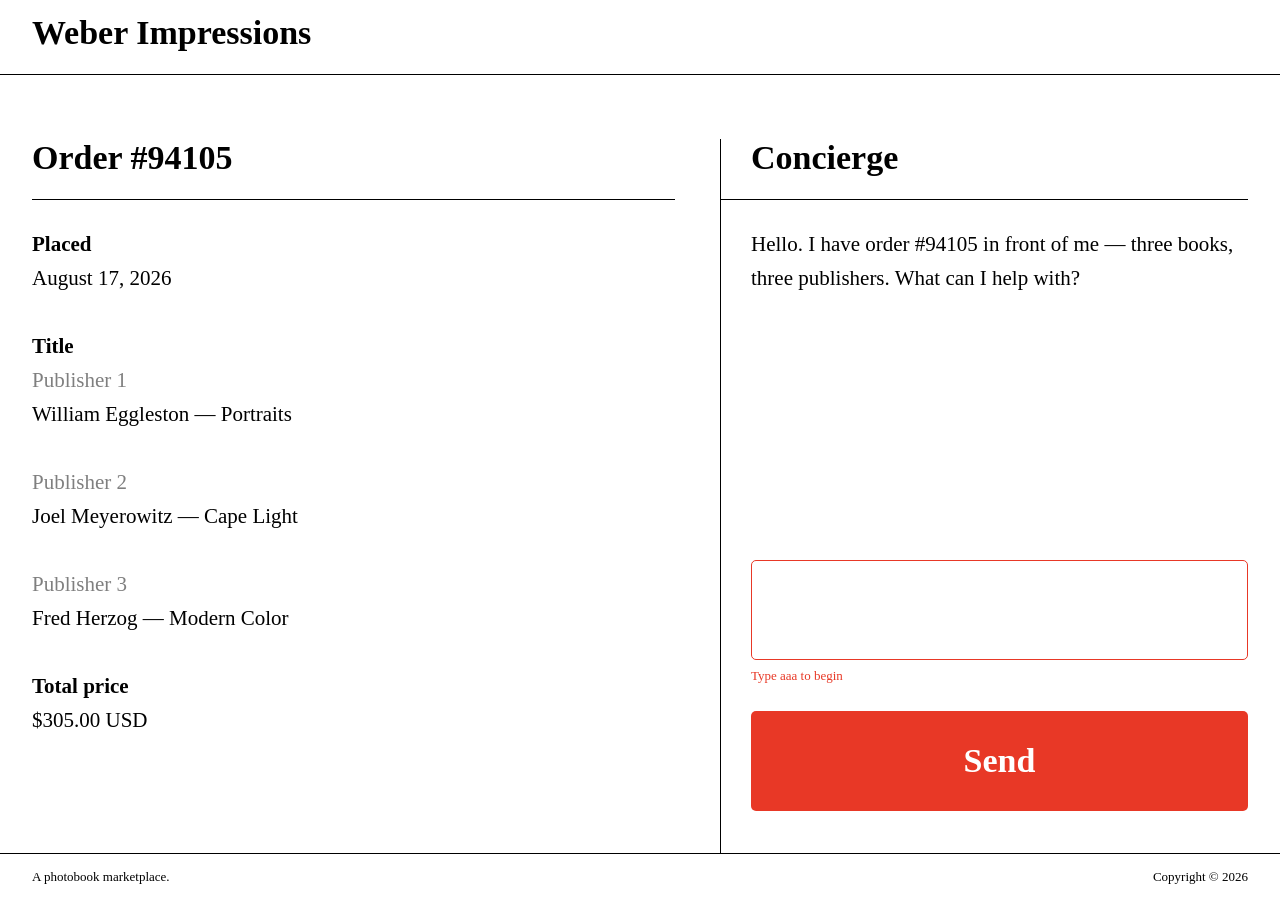
==== static/order.html @ b310dd31 "Three screens from the Figma comps, Concierge in the browser Semantic HTML, CSS custom properties fo" ====
<!doctype html>
<html lang="en">
<head>
  <meta charset="utf-8">
  <title>Order #94105 — Weber Impressions</title>
  <link rel="stylesheet" href="style.css">
</head>
<body>
  <header class="site-header">
    <div class="contained">
      <h1><a href="index.html">Weber Impressions</a></h1>
      <a class="menu" href="signin.html" aria-label="Sign in"><img src="menu.svg" alt=""></a>
    </div>
  </header>

  <main class="contained order-page">
    <section class="order">
      <h2>Order #94105</h2>
      <dl>
        <dt>Placed</dt>
        <dd>August 17, 2026</dd>

        <dt>Title</dt>
        <dd class="publisher">Publisher 1</dd>
        <dd>William Eggleston — Portraits</dd>
        <dd class="publisher">Publisher 2</dd>
        <dd>Joel Meyerowitz — Cape Light</dd>
        <dd class="publisher">Publisher 3</dd>
        <dd>Fred Herzog — Modern Color</dd>

        <dt>Total price</dt>
        <dd>$305.00 USD</dd>
      </dl>
    </section>

    <section class="concierge">
      <h2>Concierge</h2>
      <div class="conversation" id="conversation">
        <!-- Static. No call on page load: a greeting isn't a reasoning task. -->
        <div class="turn assistant">Hello. I have order #94105 in front of me — three books, three publishers. What can I help with?</div>
      </div>
      <form class="composer" id="composer">
        <textarea id="input" aria-label="Message Concierge"></textarea>
        <div class="hint" id="hint"></div>
        <button class="button" type="submit" id="send">Send</button>
      </form>
    </section>
  </main>

  <footer class="site-footer">
    <div class="contained">
      <span>A photobook marketplace.</span>
      <span>Copyright © 2026</span>
    </div>
  </footer>

  <script src="concierge.js"></script>
</body>
</html>
---- static/style.css ----
/* Weber Impressions. Black and white; the covers carry the colour. Red marks where to click.
   Values from the Figma comps (1440 × 900, desktop only). */

@font-face {
  font-family: "Spectral";
  src: url("fonts/Spectral-Regular.ttf") format("truetype");
  font-weight: 400;
}
@font-face {
  font-family: "Spectral";
  src: url("fonts/Spectral-Bold.ttf") format("truetype");
  font-weight: 700;
}

:root {
  --black: #000;
  --white: #fff;
  --red: #e83826;
  --muted: rgba(0, 0, 0, 0.5);
  --rule: 1px solid var(--black);

  --text-title: 34px;   /* page and section titles, bold */
  --text-body: 21px;    /* order detail, conversation */
  --text-small: 13px;   /* footer */
  --leading-body: 34px;

  --gutter: 32px;       /* page margin in the comp */
  --gap: 10px;          /* between covers */
  --max: 1440px;
  --header-h: 75px;
  --footer-top: 850px;
  --shadow: 0 2px 2px rgba(0, 0, 0, 0.25);
}

* { box-sizing: border-box; margin: 0; padding: 0; }

html, body { height: 100%; }

body {
  font-family: "Spectral", Georgia, serif;
  font-size: var(--text-body);
  line-height: var(--leading-body);
  color: var(--black);
  background: var(--white);
  display: flex;
  flex-direction: column;
  min-height: 900px;
}

h1, h2, strong { font-weight: 700; }

/* Rules run full bleed; content is contained. */
.contained {
  width: 100%;
  max-width: var(--max);
  margin: 0 auto;
  padding: 0 var(--gutter);
}

.site-header {
  border-bottom: var(--rule);
  height: var(--header-h);
}
.site-header .contained {
  display: flex;
  align-items: flex-start;
  justify-content: space-between;
  padding-top: 14px;
}
.site-header h1 { font-size: var(--text-title); line-height: normal; }
.site-header h1 a { color: inherit; text-decoration: none; }
.menu {
  display: block;
  width: 25px;
  height: 14px;
  margin-top: 19px; /* icon sits at y=33 in the comp */
}
.menu img { display: block; width: 25px; height: 16px; }

main { flex: 1; }

.site-footer {
  border-top: var(--rule);
  font-size: var(--text-small);
  line-height: normal;
}
.site-footer .contained {
  display: flex;
  justify-content: space-between;
  padding-top: 15px;
  padding-bottom: 15px;
}

/* Home — the grid. Two rows, fixed cover heights, widths as designed. */
.covers { padding-top: 77px; padding-bottom: 72px; }
.covers .row { display: flex; gap: var(--gap); }
.covers .row + .row { margin-top: 25px; }
.covers figure { box-shadow: var(--shadow); overflow: hidden; }
.covers .row-1 figure { height: 352px; }
.covers .row-2 figure { height: 216px; }
.covers img { display: block; width: 100%; height: 100%; object-fit: cover; }
.w-443 { width: 443px; } .w-364 { width: 364px; } .w-288 { width: 288px; } .w-249 { width: 249px; }
.w-237 { width: 237px; } .w-263 { width: 263px; } .w-181 { width: 181px; } .w-216 { width: 216px; } .w-212 { width: 212px; }

/* Sign in. Credentials pre-filled; submit navigates. */
.signin {
  width: 450px;
  margin: 225px auto 0;
}
.signin fieldset {
  border: var(--rule);
  border-color: var(--black);
}
.signin input {
  display: block;
  width: 100%;
  height: 100px;
  border: 0;
  font: inherit;
  text-align: center;
  background: transparent;
  color: var(--black);
}
.signin input + input { border-top: var(--rule); }
.signin input:focus { outline: none; }

.button {
  display: block;
  width: 100%;
  height: 100px;
  margin-top: 25px;
  border: 0;
  border-radius: 5px;
  background: var(--red);
  color: var(--white);
  font: inherit;
  font-weight: 700;
  font-size: var(--text-title);
  cursor: pointer;
}

/* Order | Concierge. Two columns, a vertical rule between them. */
.order-page { display: flex; padding-top: 64px; }
.order, .concierge { display: flex; flex-direction: column; }
.order { width: 688px; padding-right: 45px; }
.concierge { flex: 1; padding-left: 30px; border-left: var(--rule); }
.order h2, .concierge h2 {
  font-size: var(--text-title);
  line-height: normal;
  height: 61px;
}
.order-page h2 { border-bottom: var(--rule); }
.concierge h2 { margin-left: -30px; padding-left: 30px; }

.order dl { padding-top: 27px; }
.order dt { font-weight: 700; }
.order dd + dt { margin-top: 34px; }
.order .publisher { color: var(--muted); }
.order .publisher + dd { margin-bottom: 34px; }

.conversation {
  padding-top: 27px;
  flex: 1;
  overflow-y: auto;
  min-height: 340px;
  max-height: 340px;
}
.conversation .turn + .turn { margin-top: 34px; }
.conversation .you { color: var(--muted); }
.conversation .event { color: var(--muted); font-size: var(--text-small); line-height: 20px; }
.conversation .handoff {
  margin-top: 12px;
  font-family: ui-monospace, Menlo, monospace;
  font-size: var(--text-small);
  line-height: 18px;
  white-space: pre-wrap;
  border-left: 2px solid var(--muted);
  padding-left: 12px;
}

.composer { padding-top: 20px; }
.composer textarea {
  display: block;
  width: 100%;
  height: 100px;
  padding: 12px 16px;
  border: 1px solid var(--red);
  border-radius: 5px;
  font: inherit;
  resize: none;
}
.composer textarea:focus { outline: none; }
.composer .button { margin-top: 25px; }
.hint {
  color: var(--red);
  font-size: var(--text-small);
  line-height: 20px;
  margin-top: 6px;
  min-height: 20px;
}
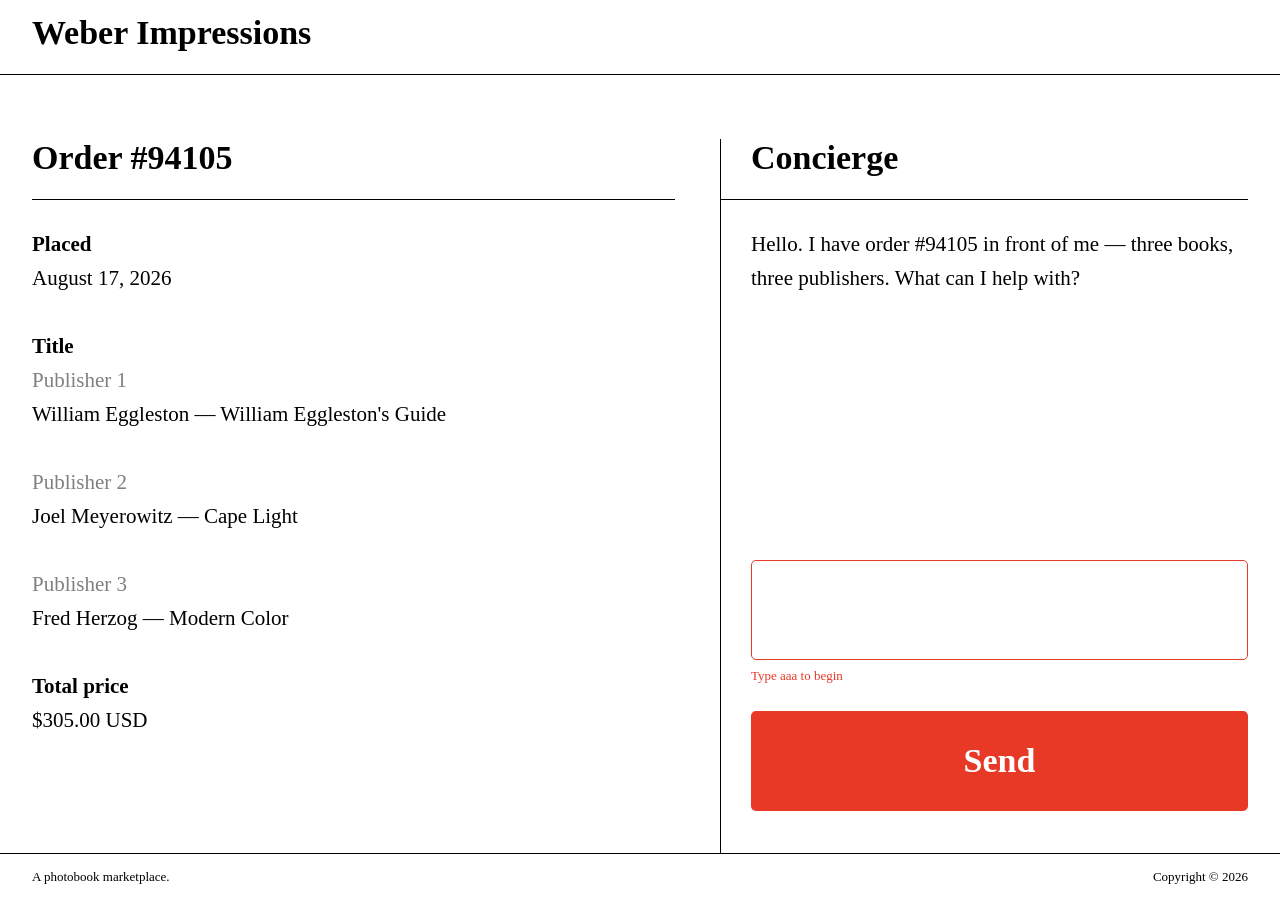
==== commit ec3cc1af: "Publisher 1 line is William Eggleston's Guide, not Portraits The comp was right about the order cont" ====
--- a/static/order.html
+++ b/static/order.html
@@ -22,7 +22,7 @@
 
         <dt>Title</dt>
         <dd class="publisher">Publisher 1</dd>
-        <dd>William Eggleston — Portraits</dd>
+        <dd>William Eggleston — William Eggleston's Guide</dd>
         <dd class="publisher">Publisher 2</dd>
         <dd>Joel Meyerowitz — Cape Light</dd>
         <dd class="publisher">Publisher 3</dd>
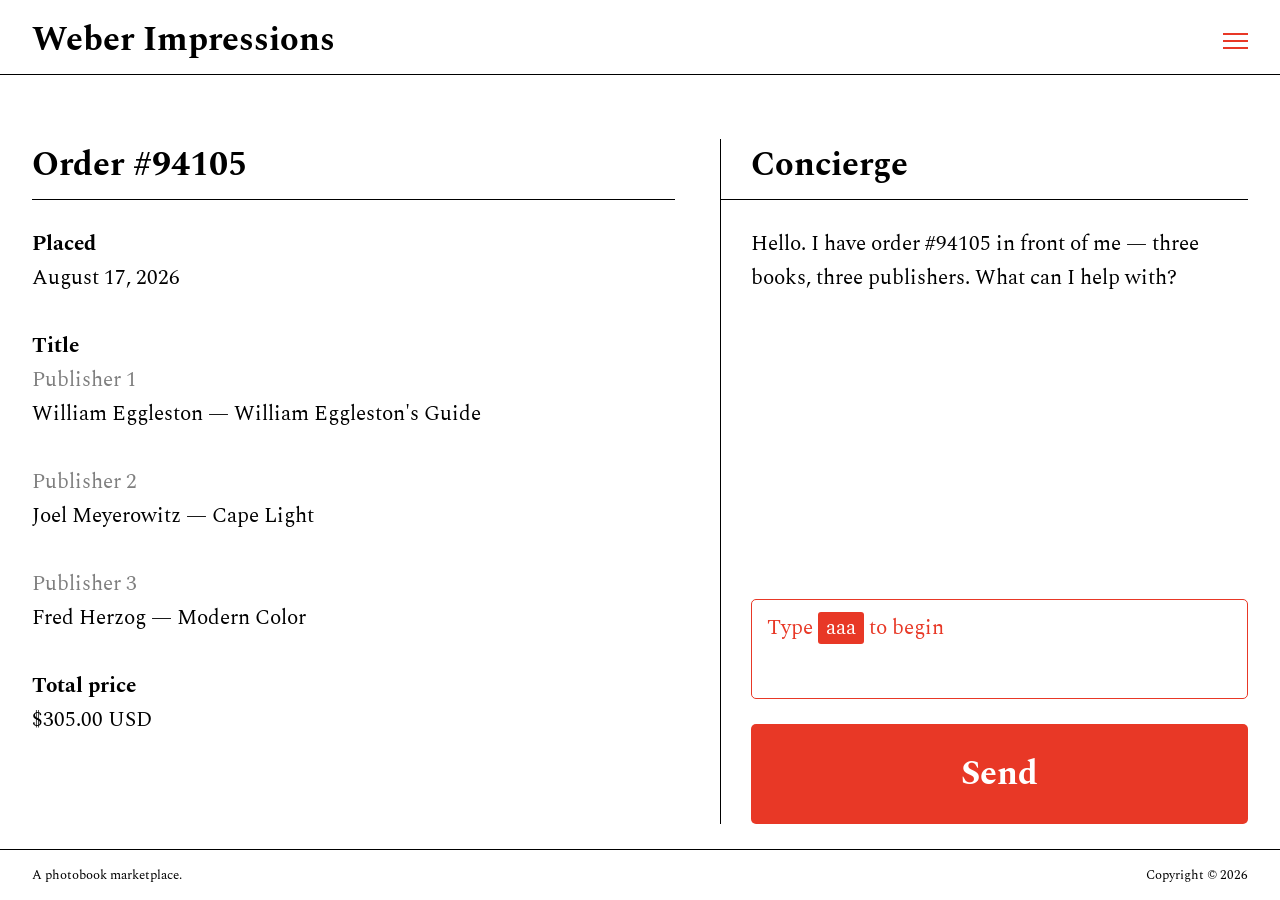
==== commit 9f78f6be: "Design: menu icon, viewport-height layout, journey hint inside the chat box The comp is 900 tall; a " ====
--- a/static/order.html
+++ b/static/order.html
@@ -40,8 +40,10 @@
         <div class="turn assistant">Hello. I have order #94105 in front of me — three books, three publishers. What can I help with?</div>
       </div>
       <form class="composer" id="composer">
-        <textarea id="input" aria-label="Message Concierge"></textarea>
-        <div class="hint" id="hint"></div>
+        <div class="box">
+          <textarea id="input" aria-label="Message Concierge"></textarea>
+          <div class="hint" id="hint" aria-hidden="true"></div>
+        </div>
         <button class="button" type="submit" id="send">Send</button>
       </form>
     </section>
--- a/static/style.css
+++ b/static/style.css
@@ -1,5 +1,6 @@
 /* Weber Impressions. Black and white; the covers carry the colour. Red marks where to click.
-   Values from the Figma comps (1440 × 900, desktop only). */
+   Values from the Figma comps (1440 wide, desktop only). Height follows the viewport: the
+   comp is 900 tall, a 14" MacBook browser is nearer 850, so nothing is pinned to 900. */
 
 @font-face {
   font-family: "Spectral";
@@ -28,7 +29,6 @@
   --gap: 10px;          /* between covers */
   --max: 1440px;
   --header-h: 75px;
-  --footer-top: 850px;
   --shadow: 0 2px 2px rgba(0, 0, 0, 0.25);
 }
 
@@ -44,7 +44,7 @@
   background: var(--white);
   display: flex;
   flex-direction: column;
-  min-height: 900px;
+  min-height: 100vh;
 }
 
 h1, h2, strong { font-weight: 700; }
@@ -77,7 +77,7 @@
 }
 .menu img { display: block; width: 25px; height: 16px; }
 
-main { flex: 1; }
+main { flex: 1; display: flex; flex-direction: column; }
 
 .site-footer {
   border-top: var(--rule);
@@ -140,7 +140,7 @@
 }
 
 /* Order | Concierge. Two columns, a vertical rule between them. */
-.order-page { display: flex; padding-top: 64px; }
+.order-page { display: flex; flex-direction: row; padding-top: 64px; padding-bottom: 25px; flex: 1; min-height: 0; }
 .order, .concierge { display: flex; flex-direction: column; }
 .order { width: 688px; padding-right: 45px; }
 .concierge { flex: 1; padding-left: 30px; border-left: var(--rule); }
@@ -161,9 +161,8 @@
 .conversation {
   padding-top: 27px;
   flex: 1;
+  min-height: 200px;
   overflow-y: auto;
-  min-height: 340px;
-  max-height: 340px;
 }
 .conversation .turn + .turn { margin-top: 34px; }
 .conversation .you { color: var(--muted); }
@@ -179,6 +178,7 @@
 }
 
 .composer { padding-top: 20px; }
+.composer .box { position: relative; }
 .composer textarea {
   display: block;
   width: 100%;
@@ -192,9 +192,17 @@
 .composer textarea:focus { outline: none; }
 .composer .button { margin-top: 25px; }
 .hint {
+  position: absolute;
+  top: 12px;
+  left: 16px;
   color: var(--red);
-  font-size: var(--text-small);
-  line-height: 20px;
-  margin-top: 6px;
-  min-height: 20px;
-}
+  pointer-events: none;
+}
+.hint code {
+  font: inherit;
+  background: var(--red);
+  color: var(--white);
+  padding: 0 8px;
+  border-radius: 3px;
+}
+.hint:empty, .composer.typing .hint { display: none; }
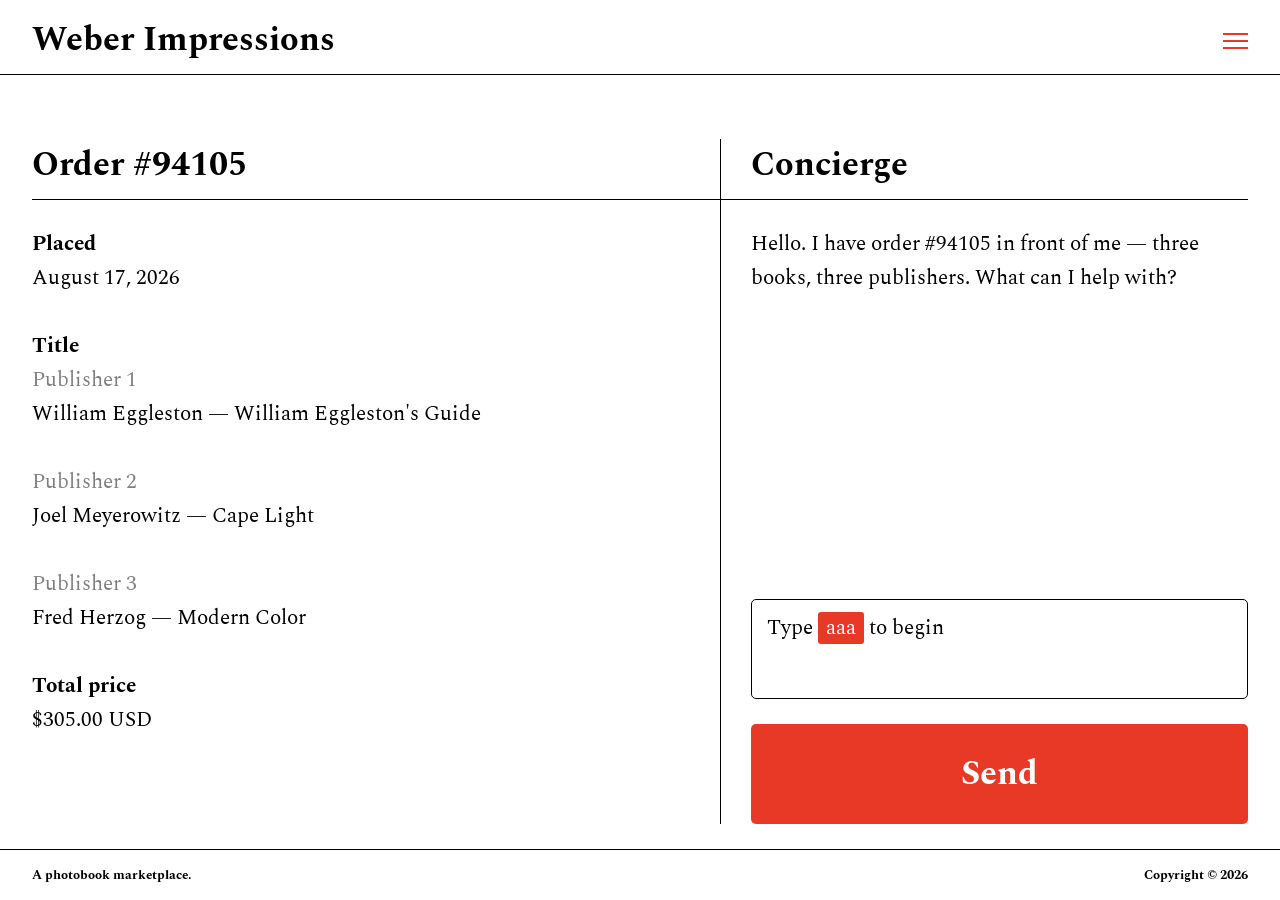
==== commit 2ed714f4: "Menu on the order page returns home; hint hides on focus, returns on blur; no autofocus Co-Authored-" ====
--- a/static/order.html
+++ b/static/order.html
@@ -9,7 +9,7 @@
   <header class="site-header">
     <div class="contained">
       <h1><a href="index.html">Weber Impressions</a></h1>
-      <a class="menu" href="signin.html" aria-label="Sign in"><img src="menu.svg" alt=""></a>
+      <a class="menu" href="index.html" aria-label="Start over"><img src="menu.svg" alt=""></a>
     </div>
   </header>
 
--- a/static/style.css
+++ b/static/style.css
@@ -60,6 +60,7 @@
 .site-header {
   border-bottom: var(--rule);
   height: var(--header-h);
+  flex-shrink: 0; /* never squeezed by a tall page */
 }
 .site-header .contained {
   display: flex;
@@ -80,8 +81,10 @@
 main { flex: 1; display: flex; flex-direction: column; }
 
 .site-footer {
+  flex-shrink: 0;
   border-top: var(--rule);
   font-size: var(--text-small);
+  font-weight: 700;
   line-height: normal;
 }
 .site-footer .contained {
@@ -92,7 +95,7 @@
 }
 
 /* Home — the grid. Two rows, fixed cover heights, widths as designed. */
-.covers { padding-top: 77px; padding-bottom: 72px; }
+.covers { padding-top: 77px; padding-bottom: 50px; } /* 75+77+352+25+216+50+51 = 846: fits an 850px laptop window */
 .covers .row { display: flex; gap: var(--gap); }
 .covers .row + .row { margin-top: 25px; }
 .covers figure { box-shadow: var(--shadow); overflow: hidden; }
@@ -109,7 +112,7 @@
 }
 .signin fieldset {
   border: var(--rule);
-  border-color: var(--black);
+  border-radius: 5px;
 }
 .signin input {
   display: block;
@@ -150,7 +153,8 @@
   height: 61px;
 }
 .order-page h2 { border-bottom: var(--rule); }
-.concierge h2 { margin-left: -30px; padding-left: 30px; }
+.order h2 { margin-right: -45px; padding-right: 45px; }     /* rule meets the vertical rule */
+.concierge h2 { margin-left: -30px; padding-left: 30px; }   /* and continues on the other side */
 
 .order dl { padding-top: 27px; }
 .order dt { font-weight: 700; }
@@ -184,7 +188,7 @@
   width: 100%;
   height: 100px;
   padding: 12px 16px;
-  border: 1px solid var(--red);
+  border: var(--rule);
   border-radius: 5px;
   font: inherit;
   resize: none;
@@ -195,7 +199,7 @@
   position: absolute;
   top: 12px;
   left: 16px;
-  color: var(--red);
+  color: var(--black);
   pointer-events: none;
 }
 .hint code {
@@ -205,4 +209,4 @@
   padding: 0 8px;
   border-radius: 3px;
 }
-.hint:empty, .composer.typing .hint { display: none; }
+.hint:empty, .composer.typing .hint, .composer.focused .hint { display: none; }
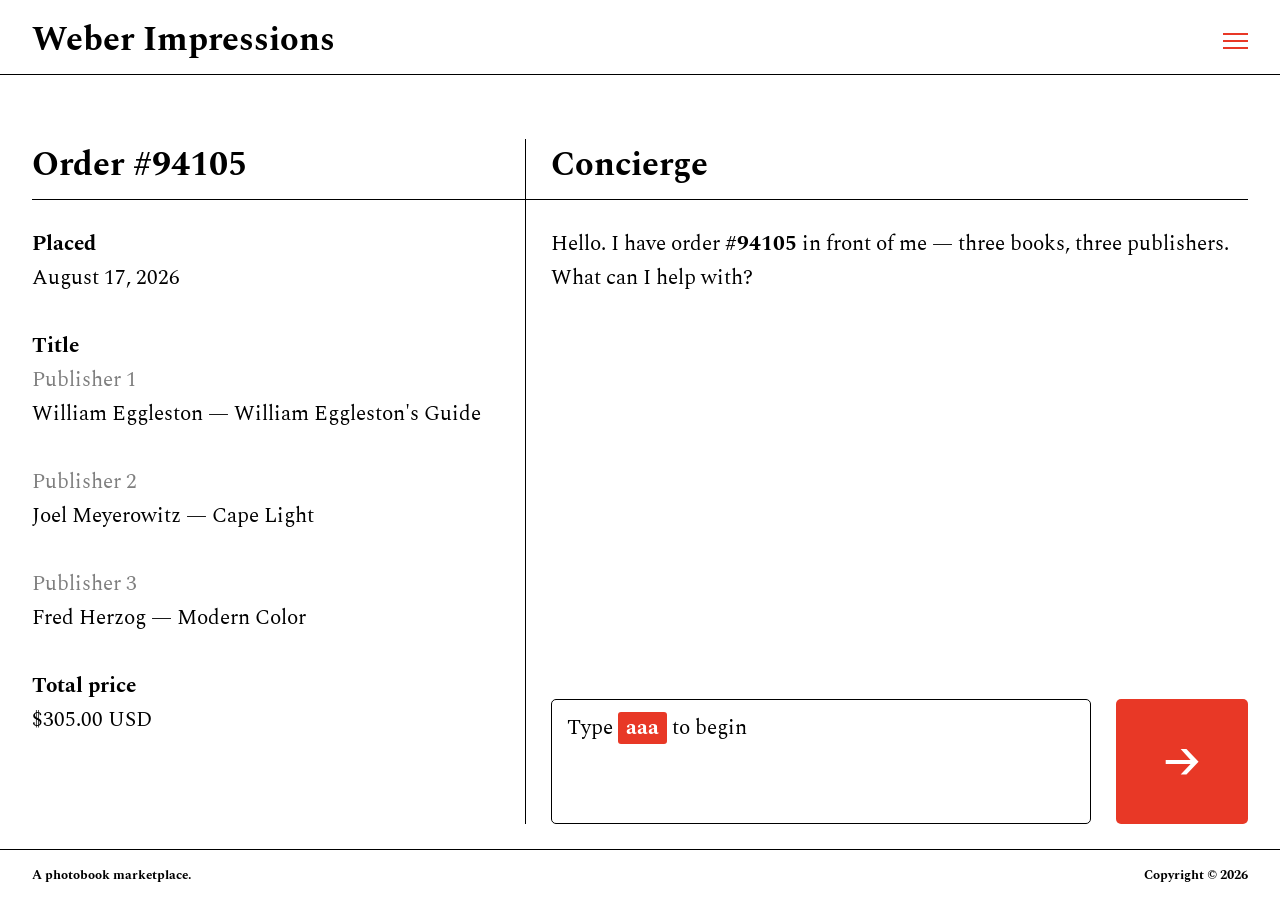
==== commit e452706b: "Order | Concierge page 2: wider conversation, one-row composer, arrow send Rule moves from x=720 to " ====
--- a/static/order.html
+++ b/static/order.html
@@ -37,14 +37,14 @@
       <h2>Concierge</h2>
       <div class="conversation" id="conversation">
         <!-- Static. No call on page load: a greeting isn't a reasoning task. -->
-        <div class="turn assistant">Hello. I have order #94105 in front of me — three books, three publishers. What can I help with?</div>
+        <div class="turn assistant">Hello. I have order <strong>#94105</strong> in front of me — three books, three publishers. What can I help with?</div>
       </div>
       <form class="composer" id="composer">
         <div class="box">
           <textarea id="input" aria-label="Message Concierge"></textarea>
           <div class="hint" id="hint" aria-hidden="true"></div>
         </div>
-        <button class="button" type="submit" id="send">Send</button>
+        <button class="button" type="submit" id="send" aria-label="Send">→</button>
       </form>
     </section>
   </main>
--- a/static/style.css
+++ b/static/style.css
@@ -142,19 +142,20 @@
   cursor: pointer;
 }
 
-/* Order | Concierge. Two columns, a vertical rule between them. */
+/* Order | Concierge. Two columns, a vertical rule between them at x=525 (comp "page 2"):
+   the order needs ~490px; the conversation gets the rest. */
 .order-page { display: flex; flex-direction: row; padding-top: 64px; padding-bottom: 25px; flex: 1; min-height: 0; }
 .order, .concierge { display: flex; flex-direction: column; }
-.order { width: 688px; padding-right: 45px; }
-.concierge { flex: 1; padding-left: 30px; border-left: var(--rule); }
+.order { width: 493px; padding-right: 25px; flex-shrink: 0; }
+.concierge { flex: 1; min-width: 0; padding-left: 25px; border-left: var(--rule); }
 .order h2, .concierge h2 {
   font-size: var(--text-title);
   line-height: normal;
   height: 61px;
 }
 .order-page h2 { border-bottom: var(--rule); }
-.order h2 { margin-right: -45px; padding-right: 45px; }     /* rule meets the vertical rule */
-.concierge h2 { margin-left: -30px; padding-left: 30px; }   /* and continues on the other side */
+.order h2 { margin-right: -25px; padding-right: 25px; }     /* rule meets the vertical rule */
+.concierge h2 { margin-left: -25px; padding-left: 25px; }   /* and continues on the other side */
 
 .order dl { padding-top: 27px; }
 .order dt { font-weight: 700; }
@@ -170,7 +171,13 @@
 }
 .conversation .turn + .turn { margin-top: 34px; }
 .conversation .you { color: var(--muted); }
-.conversation .event { color: var(--muted); font-size: var(--text-small); line-height: 20px; }
+.conversation .assistant p + p, .conversation .assistant p + ul, .conversation .assistant ul + p { margin-top: 17px; }
+.conversation .assistant ul { padding-left: 1.1em; }
+
+/* Tool events. While running: one per line. Done: a single muted line. */
+.conversation .events { color: var(--red); font-size: var(--text-small); line-height: 20px; }
+.conversation .events span { display: block; }
+.conversation .turn.events + .turn { margin-top: 17px; }
 .conversation .handoff {
   margin-top: 12px;
   font-family: ui-monospace, Menlo, monospace;
@@ -181,12 +188,13 @@
   padding-left: 12px;
 }
 
-.composer { padding-top: 20px; }
-.composer .box { position: relative; }
+/* The composer: the box and the send button side by side, one 125px row. */
+.composer { padding-top: 20px; display: flex; gap: 25px; align-items: stretch; }
+.composer .box { position: relative; flex: 1; }
 .composer textarea {
   display: block;
   width: 100%;
-  height: 100px;
+  height: 125px;
   padding: 12px 16px;
   border: var(--rule);
   border-radius: 5px;
@@ -194,7 +202,14 @@
   resize: none;
 }
 .composer textarea:focus { outline: none; }
-.composer .button { margin-top: 25px; }
+.composer .button {
+  width: 132px;
+  height: 125px;
+  margin-top: 0;
+  flex-shrink: 0;
+  font-size: 55px;   /* the arrow */
+  line-height: 1;
+}
 .hint {
   position: absolute;
   top: 12px;
@@ -204,6 +219,7 @@
 }
 .hint code {
   font: inherit;
+  font-weight: 700;
   background: var(--red);
   color: var(--white);
   padding: 0 8px;
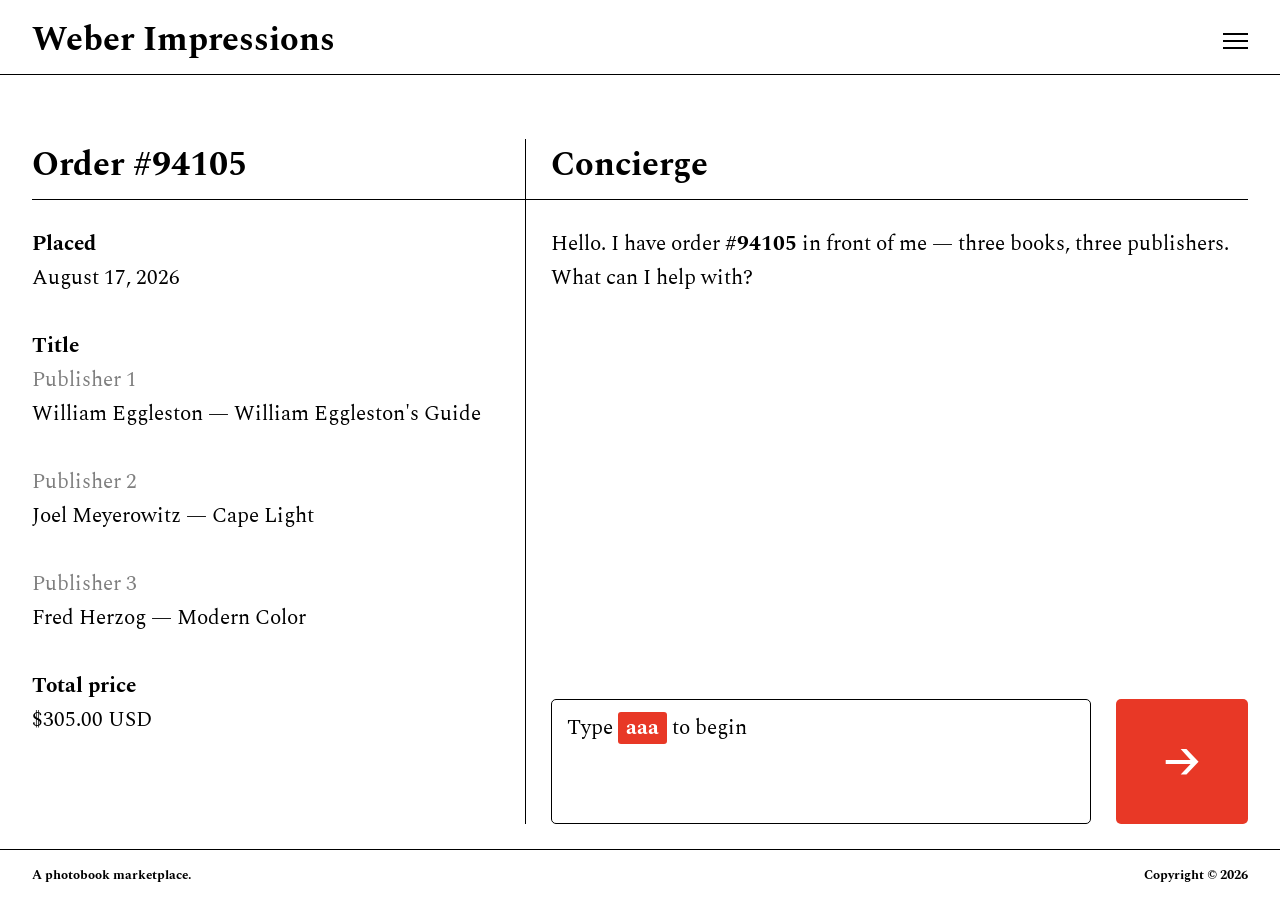
==== commit c7403086: "Sign in: top-anchored at y=152, 124px fields, 125px button; menu icon black except on Home Red marks" ====
--- a/static/order.html
+++ b/static/order.html
@@ -9,7 +9,7 @@
   <header class="site-header">
     <div class="contained">
       <h1><a href="index.html">Weber Impressions</a></h1>
-      <a class="menu" href="index.html" aria-label="Start over"><img src="menu.svg" alt=""></a>
+      <a class="menu" href="index.html" aria-label="Start over"><img src="menu-black.svg" alt=""></a>
     </div>
   </header>
 
--- a/static/style.css
+++ b/static/style.css
@@ -105,10 +105,11 @@
 .w-443 { width: 443px; } .w-364 { width: 364px; } .w-288 { width: 288px; } .w-249 { width: 249px; }
 .w-237 { width: 237px; } .w-263 { width: 263px; } .w-181 { width: 181px; } .w-216 { width: 216px; } .w-212 { width: 212px; }
 
-/* Sign in. Credentials pre-filled; submit navigates. */
+/* Sign in. Credentials pre-filled; submit navigates. Top-anchored at y=152, where the
+   home grid and the order columns start. Fields and button match the composer row's 125. */
 .signin {
   width: 450px;
-  margin: 225px auto 0;
+  margin: 77px auto 0;
 }
 .signin fieldset {
   border: var(--rule);
@@ -117,7 +118,7 @@
 .signin input {
   display: block;
   width: 100%;
-  height: 100px;
+  height: 124px;
   border: 0;
   font: inherit;
   text-align: center;
@@ -130,7 +131,7 @@
 .button {
   display: block;
   width: 100%;
-  height: 100px;
+  height: 125px;
   margin-top: 25px;
   border: 0;
   border-radius: 5px;
@@ -140,6 +141,15 @@
   font-weight: 700;
   font-size: var(--text-title);
   cursor: pointer;
+}
+
+.forgot { margin-top: 25px; text-align: center; }
+.forgot a { color: var(--black); }
+.forgot-sent {
+  margin: 17px -100px 0;   /* wider than the 450px column so the line doesn't wrap; still centred */
+  text-align: center;
+  white-space: nowrap;
+  color: var(--muted);
 }
 
 /* Order | Concierge. Two columns, a vertical rule between them at x=525 (comp "page 2"):
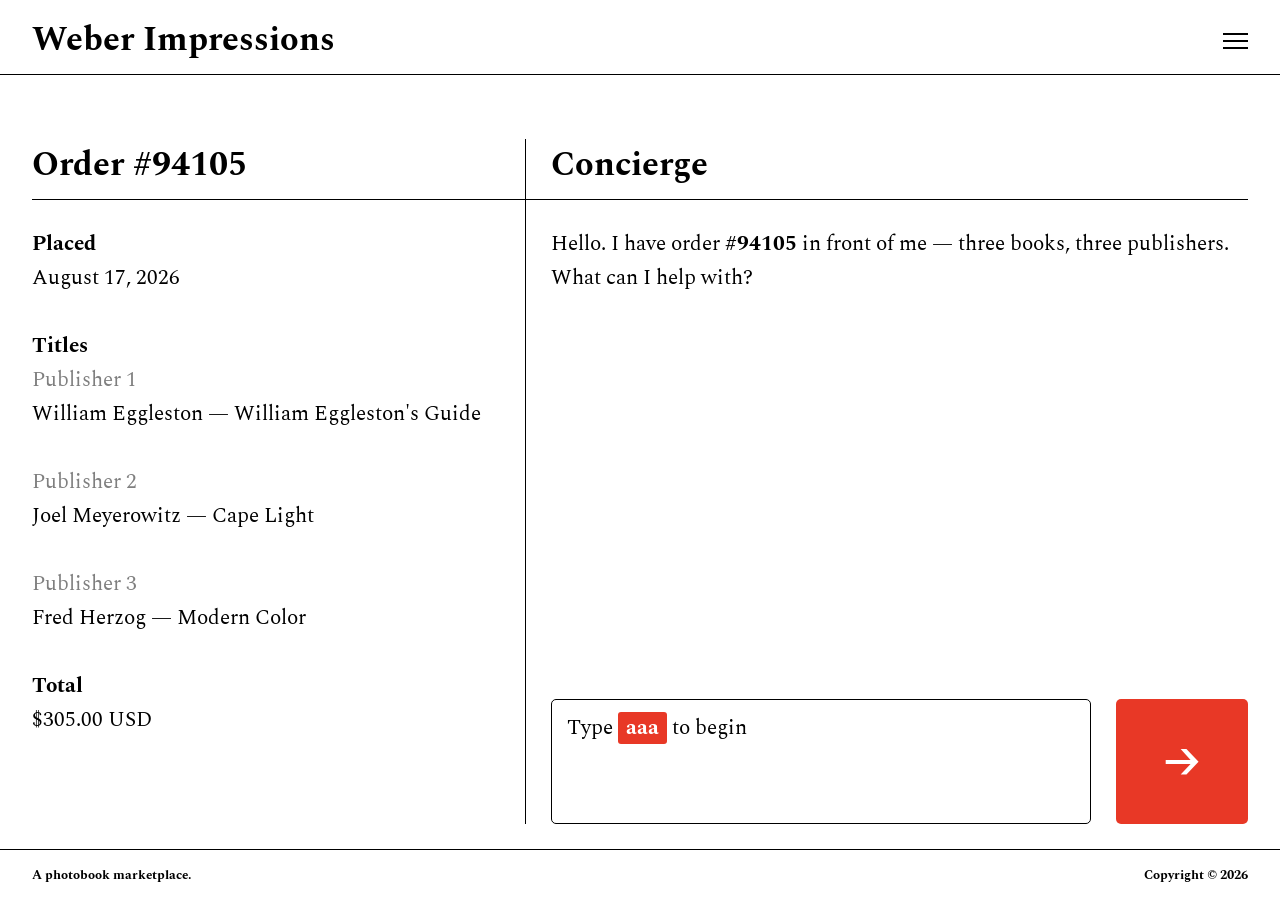
==== commit 85acabd4: "Order headings: Placed, Titles, Total Co-Authored-By: Claude Opus 5 <noreply@anthropic.com>" ====
--- a/static/order.html
+++ b/static/order.html
@@ -20,7 +20,7 @@
         <dt>Placed</dt>
         <dd>August 17, 2026</dd>
 
-        <dt>Title</dt>
+        <dt>Titles</dt>
         <dd class="publisher">Publisher 1</dd>
         <dd>William Eggleston — William Eggleston's Guide</dd>
         <dd class="publisher">Publisher 2</dd>
@@ -28,7 +28,7 @@
         <dd class="publisher">Publisher 3</dd>
         <dd>Fred Herzog — Modern Color</dd>
 
-        <dt>Total price</dt>
+        <dt>Total</dt>
         <dd>$305.00 USD</dd>
       </dl>
     </section>
